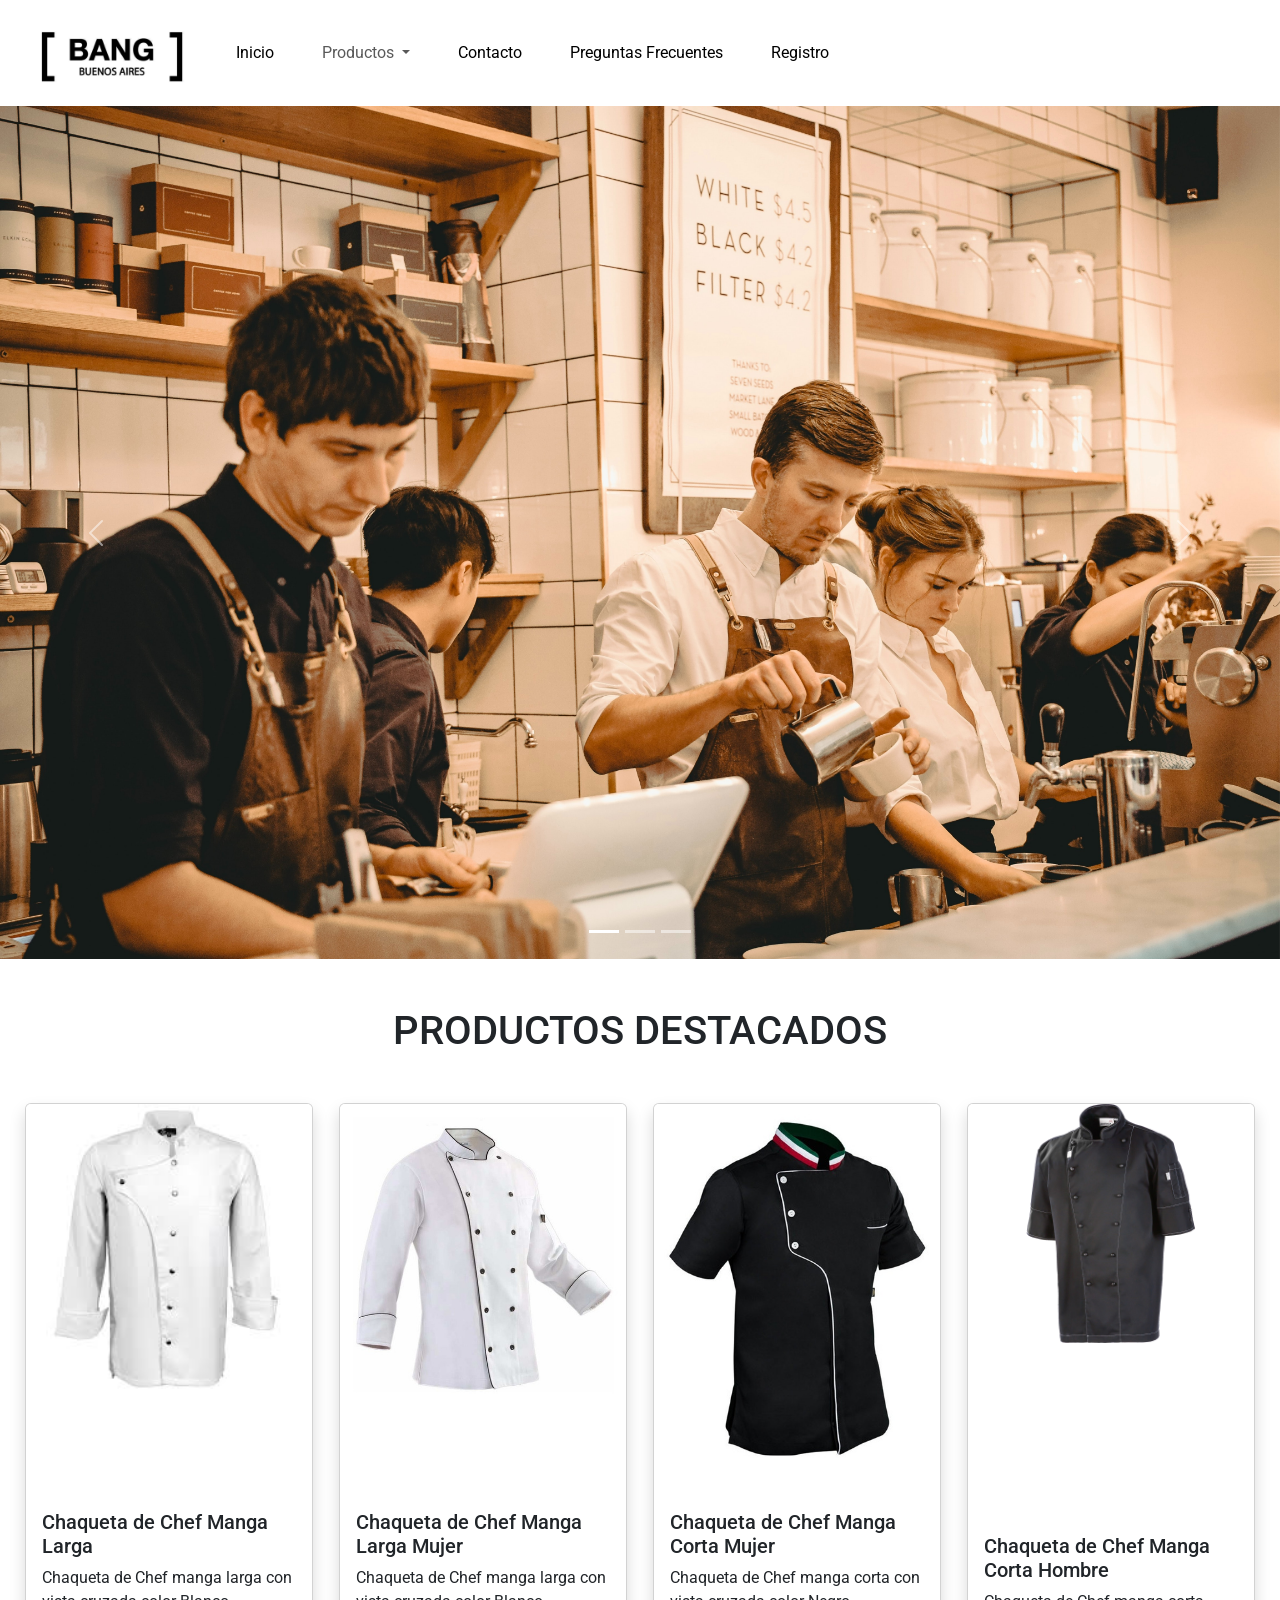
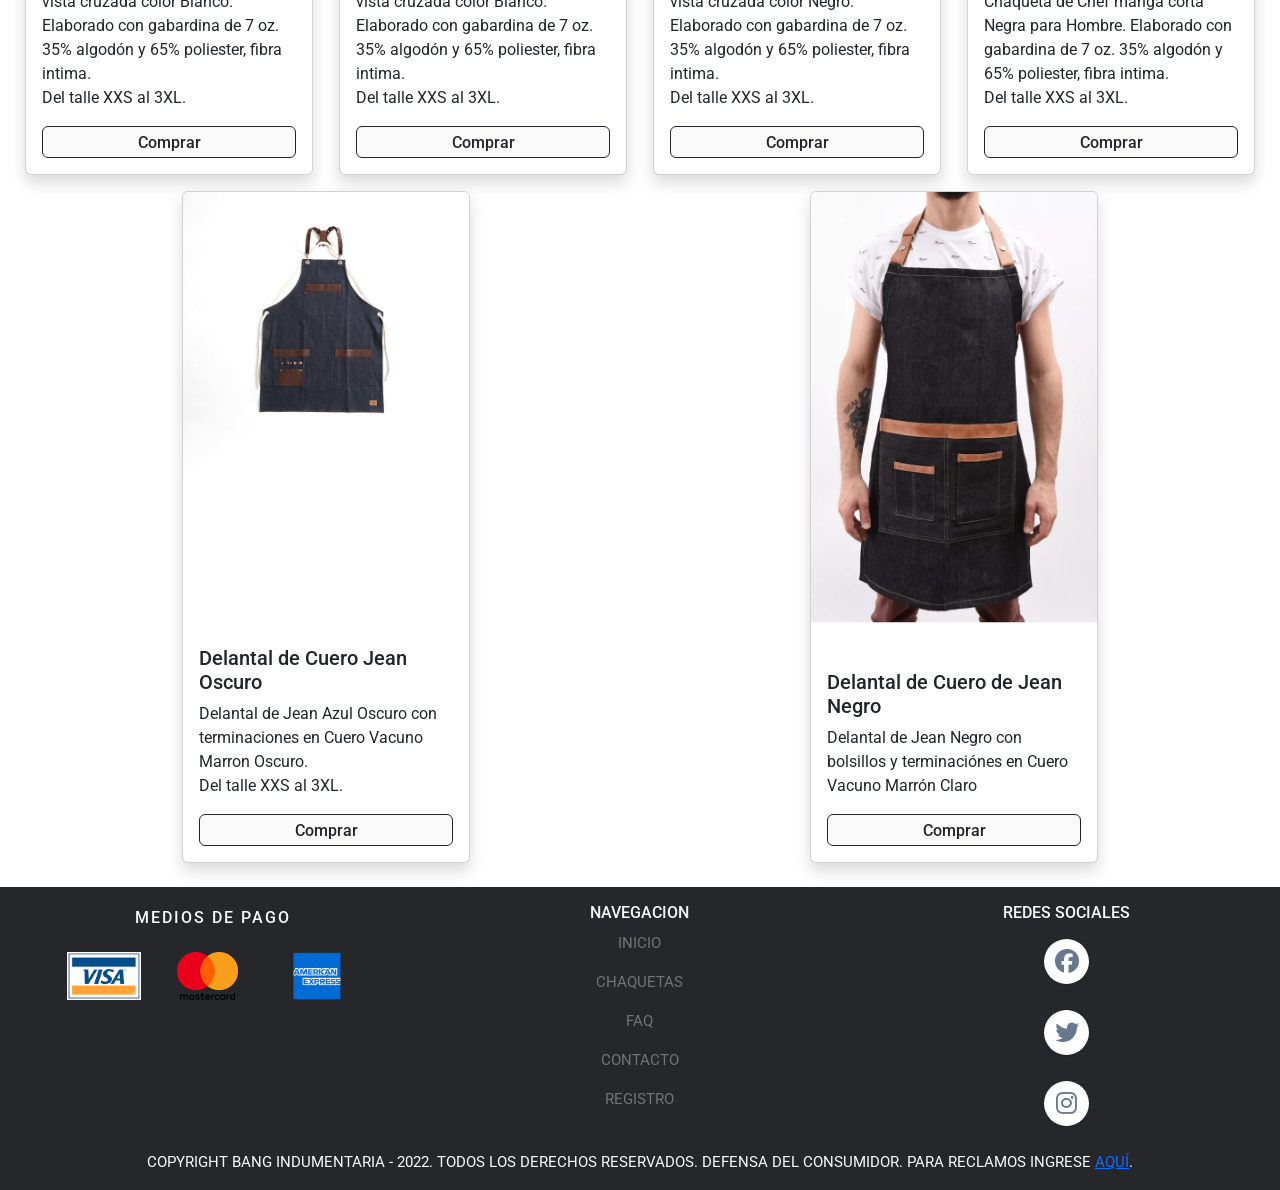
==== index.html @ b4a18e2e "PrimeraPreEntregaJavascript" ====
<!DOCTYPE html>
<html lang="es">

<head>
    <meta charset="UTF-8">
    <meta http-equiv="X-UA-Compatible" content="IE=edge">
    <meta name="viewport" content="width=device-width, initial-scale=1.0">
    <!-- Esta forma es con archivo
    <!-- ETIQUETAS SEO-->
    <meta name="keywords" content="chaqueta de chef, delantales de cocina, indumentaria gastronomica, accesorios gastronomia, gastronomia, comprar chaquetas de chef, comprar delantales de cocina, delantales para cocinar">
    <!-- Descripción-->
    <meta name="description" content="Bienvenidos a Bang Indumentaria, donde vas a encontrar la mejor indumentaria gastronomica del pais, podes pagar con tarjeta de credito y hacemos envios a todo el pais">
    <!--Links de bootstrap-->
    <link rel="stylesheet" href="css/bootstrap.min.css">
    <link rel="stylesheet" href="https://cdnjs.cloudflare.com/ajax/libs/font-awesome/6.2.1/css/all.min.css"
        integrity="sha512-MV7K8+y+gLIBoVD59lQIYicR65iaqukzvf/nwasF0nqhPay5w/9lJmVM2hMDcnK1OnMGCdVK+iQrJ7lzPJQd1w=="
        crossorigin="anonymous" referrerpolicy="no-referrer" />

    <link href="https://cdn.jsdelivr.net/npm/bootstrap@5.3.0-alpha1/dist/css/bootstrap.min.css" rel="stylesheet"
        integrity="sha384-GLhlTQ8iRABdZLl6O3oVMWSktQOp6b7In1Zl3/Jr59b6EGGoI1aFkw7cmDA6j6gD" crossorigin="anonymous">
    <link rel="stylesheet" href="css/style.css">


    <title>Bang Indumentaria</title>
</head>

<body>
    <!--Aca comineza el header-->
    <header>
        <nav class="navbar navbar-expand-lg bg-body-transparent ">
            <div class="container-index container-fluid">
                <a class="navbar-brand" href="index.html"><img src="img/BANGBUENOSAIRES.png"
                        alt="Logo Bang Buenos Aires" width="200px "></a>
                <button class="navbar-toggler" type="button" data-bs-toggle="collapse"
                    data-bs-target="#navbarNavDropdown" aria-controls="navbarNavDropdown" aria-expanded="false"
                    aria-label="Toggle navigation">
                    <span class="navbar-toggler-icon"></span>
                </button>
                <div class="collapse navbar-collapse" id="navbarNavDropdown">
                    <ul class="navbar-nav">
                        <li class="nav-item">
                            <a class="nav-link active" aria-current="page" href="index.html">Inicio</a>
                        </li>
                        <li class="nav-item dropdown">
                            <a class="nav-link dropdown-toggle" href="#" role="button" data-bs-toggle="dropdown"
                                aria-expanded="false">
                                Productos
                            </a>
                            <ul class="dropdown-menu">
                                <li><a class="dropdown-item" href="paginas/chaquetas.html">Chaquetas</a></li>
                                <li><a class="dropdown-item" href="paginas/delantales.html">Delantales</a></li>
                                <li><a class="dropdown-item" href="paginas/accesorios.html">Accesorios</a></li>
                            </ul>
                        </li>
                        <li class="nav-item">
                            <a class="nav-link active" aria-current="page" href="paginas/contacto.html">Contacto</a>
                        </li>
                        <li class="nav-item">
                            <a class="nav-link active" aria-current="page" href="paginas/preguntas.html">Preguntas
                                Frecuentes</a>
                        </li>
                        <li class="nav-item">
                            <a class="nav-link active" aria-current="page" href="paginas/registro.html">Registro</a>
                        </li>
                    </ul>
                </div>
            </div>
        </nav>
        <!-- Termina el header 😍-->
    </header>
        <!-- Comienza el main  -->
    <main class="main_box" id="main_box">
        <!-- Continuamos con Carousel de imagenes -->
        <div id="carousel" class="carousel slide">
            <div class=" carousel-indicators">
                <button type="button" data-bs-target="#carousel" data-bs-slide-to="0" class="active" aria-current="true"
                    aria-label="Slide 1"></button>
                <button type="button" data-bs-target="#carousel" data-bs-slide-to="1" aria-label="Slide 2"></button>
                <button type="button" data-bs-target="#carousel" data-bs-slide-to="2" aria-label="Slide 3"></button>
            </div>
            <div class="carousel-inner">
                <div class="carousel-item active">
                    <img src="img/Delantal Marrón con tiras.jpg" class="d-block w-100 h-80" alt="delantal gastronomico">
                </div>
                <div class="carousel-item">
                    <img src="img/Delantal de jean con cuero.jpg" class="d-block w-100 h-80" alt="delantal gastronomico de cuero">
                </div>
                <div class="carousel-item">
                    <img src="img/Delantal de jean con cuero.jpg" class="d-block w-100 h-80" alt="delantal gastronomico de cuero">
                </div>
            </div>
            <button class="carousel-control-prev" type="button" data-bs-target="#carousel" data-bs-slide="prev">
                <span class="carousel-control-prev-icon" aria-hidden="true"></span>
                <span class="visually-hidden">Previous</span>
            </button>
            <button class="carousel-control-next" type="button" data-bs-target="#carousel" data-bs-slide="next">
                <span class="carousel-control-next-icon" aria-hidden="true"></span>
                <span class="visually-hidden">Next</span>
            </button>
        </div>
        <!--Seccion de productos destacados -->
        <div class="container-fluid text-center mt-5">
            <h1>PRODUCTOS DESTACADOS</h1>
            <div class="card-container mt-5 mb-4 row-gap-3 ">
            <!-- Cards de productos -->
                <div class="col">
                    <div class="card text-start shadow rounded" style="width: 18rem;">
                        <img src="img/chaquetablanca.jpg" class="card-img-top" alt="chaqueta de chef blanca gastronomica">
                        <div class="card-body">
                            <h5 class="card-title">Chaqueta de Chef Manga Larga</h5>
                            <p class="card-text">Chaqueta de Chef manga larga con vista cruzada color Blanco. Elaborado
                                con gabardina de 7 oz. 35% algodón y 65% poliester, fibra intima. <br>Del talle XXS al
                                3XL.</p>
                            <a href="#" class="btn btn-dark"><h6 class="text-comprar">Comprar</h6></a>
                        </div>
                    </div>
                </div>
                <div class="col">
                    <div class="card text-start  shadow rounded" style="width: 18rem;">
                        <img src="img/chaquetademujerblanca.jpg" class="card-img-top" alt="chaqueta de chef de mujer gastronomica">
                        <div class="card-body">
                            <h5 class="card-title">Chaqueta de Chef Manga Larga Mujer</h5>
                            <p class="card-text">Chaqueta de Chef manga larga con vista cruzada color Blanco. Elaborado
                                con gabardina de 7 oz. 35% algodón y 65% poliester, fibra intima. <br>Del talle XXS al
                                3XL.</p>
                            <a href="#" class="btn btn-dark"><h6 class="text-comprar">Comprar</h6></a>
                        </div>
                    </div>
                </div>
                <div class="col">
                    <div class="card text-start shadow rounded" style="width: 18rem;">
                        <img src="img/chaquetademujernegra.jpg" class="card-img-top" alt="chaqueta de mujer negra gastronomica">
                        <div class="card-body">
                            <h5 class="card-title">Chaqueta de Chef Manga Corta Mujer</h5>
                            <p class="card-text">Chaqueta de Chef manga corta con vista cruzada color Negro. Elaborado
                                con gabardina de 7 oz. 35% algodón y 65% poliester, fibra intima. <br>Del talle XXS al
                                3XL.</p>
                            <a href="#" class="btn btn-dark"><h6 class="text-comprar">Comprar</h6></a>
                        </div>
                    </div>
                </div>
                <div class="col">
                    <div class="card text-start shadow rounded" style="width: 18rem;">
                        <img src="img/chaquetanegra.jpg" class="card-img-top" alt="chaqueta de chef hombre gastronomica">
                        <div class="card-body">
                            <h5 class="card-title">Chaqueta de Chef Manga Corta Hombre</h5>
                            <p class="card-text">Chaqueta de Chef manga corta Negra para Hombre. Elaborado con gabardina
                                de 7 oz. 35% algodón y 65% poliester, fibra intima. <br>Del talle XXS al 3XL.
                            </p>
                            <a href="#" class="btn btn-dark"><h6 class="text-comprar">Comprar</h6></a>
                        </div>
                    </div>
                </div>
                <div class="col">
                    <div class="card text-start shadow rounded" style="width: 18rem;">
                        <img src="img/delantal de cuero.jpg" class="card-img-top" alt="delantal gastronomico de cuero">
                        <div class="card-body">
                            <h5 class="card-title">Delantal de Cuero Jean Oscuro</h5>
                            <p class="card-text">Delantal de Jean Azul Oscuro con terminaciones en Cuero Vacuno Marron
                                Oscuro. <br>Del talle XXS al 3XL.</p>
                            <a href="#" class="btn btn-dark"><h6 class="text-comprar">Comprar</h6></a>
                        </div>
                    </div>
                </div>
                <div class="col">
                    <div class="card text-start shadow rounded" style="width: 18rem;">
                        <img src="img/delantal_jean_negro.png.crdownload" class="card-img-top" alt="delantal gastronomico jean negro">
                        <div class="card-body">
                            <h5 class="card-title">Delantal de Cuero de Jean Negro</h5>
                            <p class="card-text">Delantal de Jean Negro con bolsillos y terminaciónes en Cuero Vacuno
                                Marrón Claro</p>
                            <a href="#" class="btn btn-dark "><h6 class="text-comprar">Comprar</h6></a>
                        </div>
                    </div>
                </div>
            </div>
        </div>
        <!-- Aca termina el main-->
    </main>
    <footer class="site-footer">
        <!-- Inicia el footer -->         
        <div class="elementfooter-box">
            <!-- Medios de pago -->
            <div class="elementfooter1">
                <h6>MEDIOS DE PAGO</h6>
                <div class="iconbox">
                    <img src="img/visa-logo.png" alt="visa-logo">
                    <img src="img/mastercard-logo-7.png" alt="master-logo">
                    <img src="img/logo-American-Express.png" alt="amex-logo">
                </div>
            </div>
                <!-- Navegacion por la pagina -->
            <div class="elementfooter2">
                <h6>NAVEGACION</h6>
                <ul class="footer-links">
                    <li><a href="index.html">INICIO</a></li>
                    <li><a href="paginas/chaquetas.html">CHAQUETAS</a></li>
                    <li><a href="paginas/preguntas.html">FAQ</a></li>
                    <li><a href="paginas/contacto.html">CONTACTO</a></li>
                    <li><a href="paginas/registro.html">REGISTRO</a></li>
                </ul>
            </div>
                <!-- Redes sociales -->
            <div class="elementfooter3 elementfooter-socialmedia">
                <h6>REDES SOCIALES</h6>
                <ul class="footer-links">
                    <li><a class="social-icon facebook" href="https://www.facebook.com"><i class="fab fa-facebook"></i></a></li>
                    <li><a class="social-icon twitter" href="https://www.twitter.com"><i class="fab fa-twitter"></i></a></li>
                    <li><a class="social-icon instagram" href="https://www.instagram.com"><i class="fab fa-instagram"></i></a></li>
                </ul>
            </div>
        </div>
    </div>
    <!-- Parte del copyright -->          
        <div class="copyright-box">
            <p class="copyright-text">COPYRIGHT BANG INDUMENTARIA - 2022. TODOS LOS DERECHOS RESERVADOS.
                DEFENSA DEL CONSUMIDOR. PARA RECLAMOS INGRESE
                <a href="https://autogestion.produccion.gob.ar/consumidores">AQUÍ</a>.
            </p>
        </div>
    </div>
</footer>

    <!--JAVASCRIPT DE BOOTSTRAP SIEMPRE ANTES DEL CIERRE DEL BODY-->
    <script src="https://cdn.jsdelivr.net/npm/bootstrap@5.3.0-alpha1/dist/js/bootstrap.bundle.min.js"
        integrity="sha384-w76AqPfDkMBDXo30jS1Sgez6pr3x5MlQ1ZAGC+nuZB+EYdgRZgiwxhTBTkF7CXvN"
        crossorigin="anonymous"></script>
    <script src="./js/main.js"></script>

</body>

</html>
---- css/style.css ----
@charset "UTF-8";
@import url("https://fonts.googleapis.com/css2?family=Poor+Story&family=Roboto:wght@300;400;700&display=swap");
:root {
  --link-size: 45px;
  --trans-property: all 0.3s ease-in-out;
}

/*Comenzamos con buenas practicas😄*/
* {
  margin: 0;
  padding: 0;
  font-family: "Roboto", sans-serif;
}

/*Header e index*/
header {
  /*Damos estilos al nav bar*/
}
header .navbar .navbar-nav {
  gap: 2rem;
}
header .navbar .navbar-nav li {
  color: #fafafa;
  list-style: none;
  text-decoration: none;
  font: bolder;
  text-align: start;
}
header .navbar .navbar-nav li .nav-link {
  transition: all 0.3s ease-in-out;
}
@media (min-width: 835px) {
  header .navbar .navbar-nav li .nav-link:hover {
    transform: scale(1.1);
  }
}
header .navbar .navbar-nav .nav-item:nth-child(2) {
  transition: transform 0.3s ease-in-out;
}

.main_box {
  text-align: center;
  z-index: -2;
}
.main_box .card-container {
  display: flex;
  flex-direction: row;
  flex-wrap: wrap;
}
.main_box .card-container .col {
  display: flex;
  justify-content: center;
  /*Damos estilos al interior de las card*/
}
.main_box .card-container .col .card-body {
  display: flex;
  flex-direction: column;
  justify-content: flex-end;
}
.main_box .card-container .col .card-body .btn-dark {
  text-decoration: none !important;
  color: inherit;
  position: relative;
  padding-bottom: 10px;
  height: 2rem;
  display: center;
  justify-content: center;
  align-items: center;
  background: #fafafa;
  cursor: pointer;
}
.main_box .card-container .col .card-body .btn-dark:before {
  position: absolute;
  left: 0;
  bottom: 0;
  content: "";
  display: block;
  width: 100%;
  height: 100%;
  background-color: #000;
  transform-origin: left top right;
  transform: scaleY(0);
  transition: 0.4s ease-out;
}
.main_box .card-container .col .card-body .btn-dark:hover h6 {
  color: #fafafa;
}
.main_box .card-container .col .card-body .btn-dark:hover:before {
  transform: scaleY(1);
}
.main_box .card-container .col .card-body .btn-dark .text-comprar {
  position: relative;
  font-size: 1rem;
  transition: 0.4s ease-out;
}

/*Comienzan los estilos del footer*/
footer {
  height: 100%;
  width: 100%;
  text-align: center;
  padding-top: 1rem;
  color: #fafafa;
  background-color: #26272b;
  font-size: 15px;
  line-height: 24px;
  display: flex;
  flex-direction: column;
  /*le damos estilo de grid al footer para las 3 secciones*/
}
footer .elementfooter-box {
  display: grid;
  grid-template-columns: repeat(3, 1fr) !important;
  /*Damos estilos a los medios de pago*/
  /*Damos estilos a los links de navegacion*/
  /*Damos estilos a los iconos de redes sociales*/
}
footer .elementfooter-box .elementfooter1 h6 {
  color: #fafafa;
  font-size: 16px;
  text-transform: uppercase;
  margin-top: 5px;
  letter-spacing: 2px;
}
footer .elementfooter-box .elementfooter1 .iconbox img {
  height: 80px;
  padding: 1rem;
}
footer .elementfooter-box .elementfooter2 h6 {
  text-align: center;
}
footer .elementfooter-box .elementfooter2 .footer-links {
  display: flex;
  flex-direction: column;
  align-items: center;
  gap: 15px;
}
footer .elementfooter-box .elementfooter2 .footer-links li a {
  list-style: none;
  text-decoration: none !important;
  color: #737373;
}
footer .elementfooter-box .elementfooter2 .footer-links li a:hover {
  color: #fafafa;
  transform: scale(1.2);
}
footer .elementfooter-box .elementfooter3 h6 {
  text-align: center;
}
footer .elementfooter-box .elementfooter3 .footer-links {
  list-style: none;
  text-decoration: none;
  display: flex;
  flex-direction: column;
  align-items: center;
  gap: 10px;
}
footer .elementfooter-box .elementfooter3 .footer-links .social-icon {
  display: flex;
  position: relative;
  overflow: hidden;
  width: var(--link-size);
  height: var(--link-size);
  margin: 8px;
  background-color: white;
  border-radius: 50%;
  box-shadow: 0px 1px 3px rgba(0, 0, 0, 0.12);
  text-decoration: none;
  transition: var(--trans-property);
}
footer .elementfooter-box .elementfooter3 .footer-links .social-icon i {
  margin: auto;
  font-size: 24px;
  color: #67798e;
  z-index: 1;
  transition: var(--trans-property);
}
footer .elementfooter-box .elementfooter3 .footer-links .social-icon:after {
  content: "";
  width: var(--link-size);
  height: var(--link-size);
  position: absolute;
  transform: translate(0, var(--link-size));
  border-radius: 50%;
  transition: var(--trans-property);
}
footer .elementfooter-box .elementfooter3 .footer-links .social-icon.twitter:hover {
  color: white;
  background-color: #1da1f2;
  transition: all 0.2s linear;
}
footer .elementfooter-box .elementfooter3 .footer-links .social-icon.instagram:hover {
  transition: all 0.2s linear;
  color: white;
  background: #d6249f;
  background: radial-gradient(circle at 30% 107%, #fdf497 0%, #fdf497 5%, #fd5949 45%, #d6249f 60%, #285AEB 90%);
}
footer .elementfooter-box .elementfooter3 .footer-links .social-icon.facebook:hover {
  transition: all 0.2s linear;
  background-color: #1769ff;
  color: white;
}
footer .elementfooter-box .elementfooter3 .footer-links .fab {
  font-size: 35px;
  transition: all 0.5s linear;
}
footer .elementfooter-box .elementfooter3 .footer-links .fab:hover {
  color: white;
  transform: scale(1.2);
}

ul {
  padding-left: 0;
}

/*Termina el menu de navageacion */
.card-body {
  display: flex;
  flex-direction: column;
  justify-content: flex-end;
}
@media (max-width: 568px) {
  .card-body {
    justify-content: center;
  }
}

.copyright-text {
  bottom: 30px;
}

/* REGISTRO.HTML*/
.form-register {
  display: flex;
  flex-direction: column;
  gap: 1rem;
  border: 1px solid #6f6f70;
  padding: 12px;
  background: #445170;
  border-radius: 6px;
}

.controls {
  height: 2.5rem;
  width: 100%;
  color: white;
  font-family: "Gill Sans", "Gill Sans MT", Calibri, "Trebuchet MS", sans-serif;
  font-size: 18px;
  border-radius: 15px;
  padding-left: 12px;
  text-align: start;
  position: relative;
}

h4 {
  font-size: 22px;
  margin-bottom: 10px;
  color: white;
}

.main_container_register {
  background-image: url(../img/Delantal\ de\ jean\ con\ cuero.jpg);
  background-size: cover;
  height: 1100px;
}
@media (max-width: 992px) {
  .main_container_register .card-registro {
    height: auto !important;
  }
}

.main-contacto {
  background-image: url(../img/Delantal\ de\ jean\ con\ cuero.jpg);
  background-size: cover;
  height: 1000px;
  display: flex;
  align-items: center;
  justify-content: center;
}

.main-chaquetas, .main-accesorios, .main-delantales {
  background-image: url(../img/Delantal\ de\ jean\ con\ cuero.jpg);
  background-size: cover;
  height: auto;
  display: flex;
  align-items: center;
  justify-content: center;
}
.main-chaquetas .col, .main-accesorios .col, .main-delantales .col {
  display: flex;
  justify-content: center;
}
.main-chaquetas .col .btn-dark, .main-accesorios .col .btn-dark, .main-delantales .col .btn-dark {
  text-decoration: none !important;
  color: inherit;
  position: relative;
  padding-bottom: 10px;
  height: 2rem;
  display: center;
  justify-content: center;
  align-items: center;
  background: #fafafa;
  cursor: pointer;
}
.main-chaquetas .col .btn-dark:before, .main-accesorios .col .btn-dark:before, .main-delantales .col .btn-dark:before {
  position: absolute;
  left: 0;
  bottom: 0;
  content: "";
  display: block;
  width: 100%;
  height: 100%;
  background-color: #000;
  transform-origin: left top right;
  transform: scaleY(0);
  transition: 0.4s ease-out;
}
.main-chaquetas .col .btn-dark:hover h6, .main-accesorios .col .btn-dark:hover h6, .main-delantales .col .btn-dark:hover h6 {
  color: #fafafa;
}
.main-chaquetas .col .btn-dark:hover:before, .main-accesorios .col .btn-dark:hover:before, .main-delantales .col .btn-dark:hover:before {
  transform: scaleY(1);
}
.main-chaquetas .col .btn-dark .text-comprar, .main-accesorios .col .btn-dark .text-comprar, .main-delantales .col .btn-dark .text-comprar {
  position: relative;
  font-size: 1rem;
  transition: 0.4s ease-out;
}

.main-delantales .col {
  display: flex;
  justify-content: center;
}
.main-delantales .col .btn-dark {
  text-decoration: none !important;
  color: inherit;
  position: relative;
  padding-bottom: 10px;
  height: 2rem;
  display: center;
  justify-content: center;
  align-items: center;
  background: #fafafa;
  cursor: pointer;
}
.main-delantales .col .btn-dark:before {
  position: absolute;
  left: 0;
  bottom: 0;
  content: "";
  display: block;
  width: 100%;
  height: 100%;
  background-color: #000;
  transform-origin: left top right;
  transform: scaleY(0);
  transition: 0.4s ease-out;
}
.main-delantales .col .btn-dark:hover h6 {
  color: #fafafa;
}
.main-delantales .col .btn-dark:hover:before {
  transform: scaleY(1);
}
.main-delantales .col .btn-dark .text-comprar {
  position: relative;
  font-size: 1rem;
  transition: 0.4s ease-out;
}

.main-accesorios .col {
  display: flex;
  justify-content: center;
}
.main-accesorios .col .btn-dark {
  text-decoration: none !important;
  color: inherit;
  position: relative;
  padding-bottom: 10px;
  height: 2rem;
  display: center;
  justify-content: center;
  align-items: center;
  background: #fafafa;
  cursor: pointer;
}
.main-accesorios .col .btn-dark:before {
  position: absolute;
  left: 0;
  bottom: 0;
  content: "";
  display: block;
  width: 100%;
  height: 100%;
  background-color: #000;
  transform-origin: left top right;
  transform: scaleY(0);
  transition: 0.4s ease-out;
}
.main-accesorios .col .btn-dark:hover h6 {
  color: #fafafa;
}
.main-accesorios .col .btn-dark:hover:before {
  transform: scaleY(1);
}
.main-accesorios .col .btn-dark .text-comprar {
  position: relative;
  font-size: 1rem;
  transition: 0.4s ease-out;
}

.row-contacto {
  padding: 2rem;
  display: flex;
  flex-direction: column;
  align-items: center;
  background: rgba(197, 192, 192, 0.623);
  border-radius: 25px;
  width: 50%;
  gap: 20px;
}
.row-contacto iframe {
  width: 100%;
}

@media (max-width: 768px) {
  .main_box {
    display: flex;
    justify-content: center;
    flex-direction: column;
    align-items: center;
    row-gap: 10px;
  }
  .elementfooter {
    display: flex;
    flex-direction: column;
    align-items: center;
    margin-bottom: 0;
  }
  .iconbox img {
    height: 60px;
  }
  .w-75 {
    width: 90% !important;
  }
  .row-contacto {
    width: 90%;
    padding: 20px;
  }
  .main_container_register {
    height: 900px;
  }
}
.main-preguntas {
  background: url(../img/Delantal\ de\ jean\ con\ cuero.jpg);
  opacity: 0.8;
  background-repeat: no-repeat;
}

.card {
  height: 42rem;
}

@media (min-width: 768px) {
  .p-md-5 {
    padding: 0 !important;
  }
  #fcf-form {
    width: 100%;
  }
}
.container-chaquetas {
  display: flex;
  flex-direction: column;
  align-items: center;
  padding-top: 2rem;
  flex-wrap: wrap;
  height: auto;
}
.container-chaquetas h1 {
  text-align: center;
  background: rgba(202, 202, 202, 0.404);
  color: rgb(253, 250, 250);
  border: solid 0.5px;
  border-radius: 30px;
  margin: auto;
  padding: 5px 15px;
}

li {
  list-style: none;
  text-decoration: none;
  font-style: bolder;
  text-align: start;
}

.dropdown {
  z-index: 5;
}

@media (max-width: 620px) {
  .card {
    height: auto;
  }
}

/*# sourceMappingURL=style.css.map */
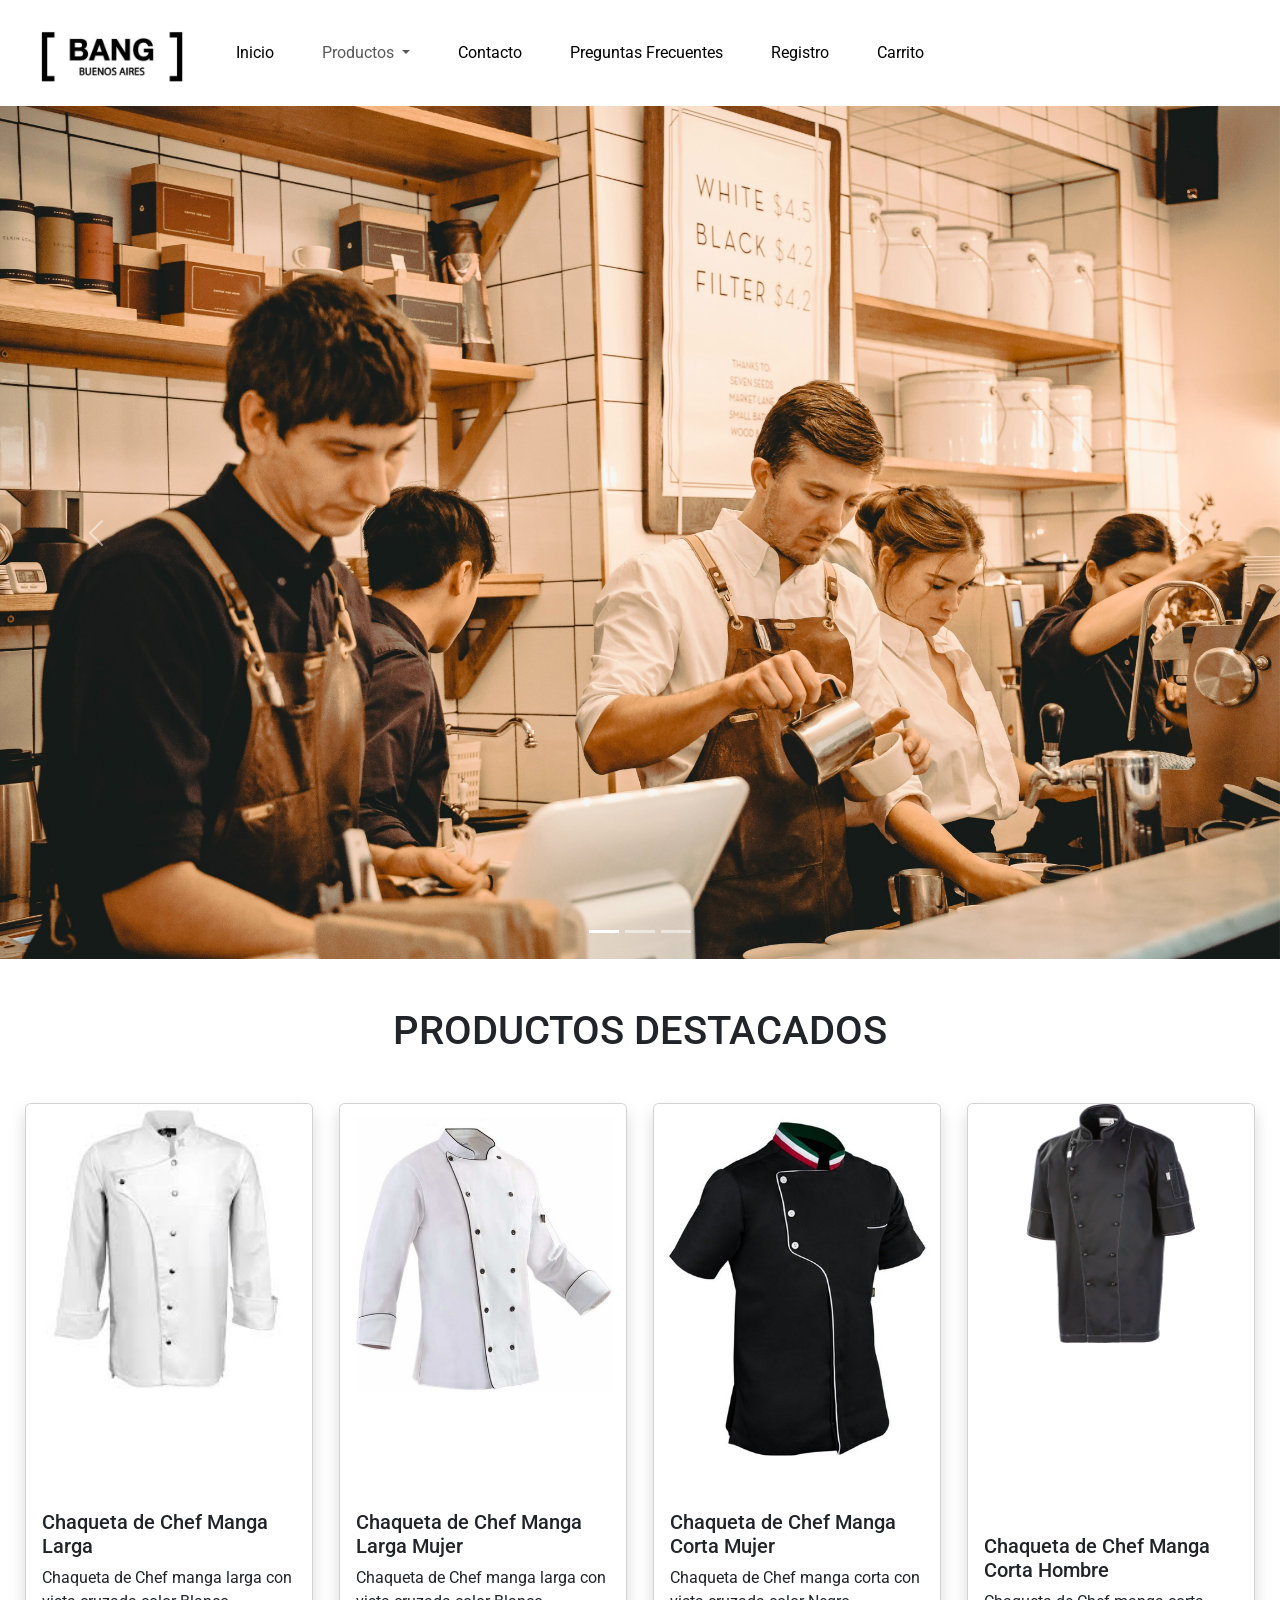
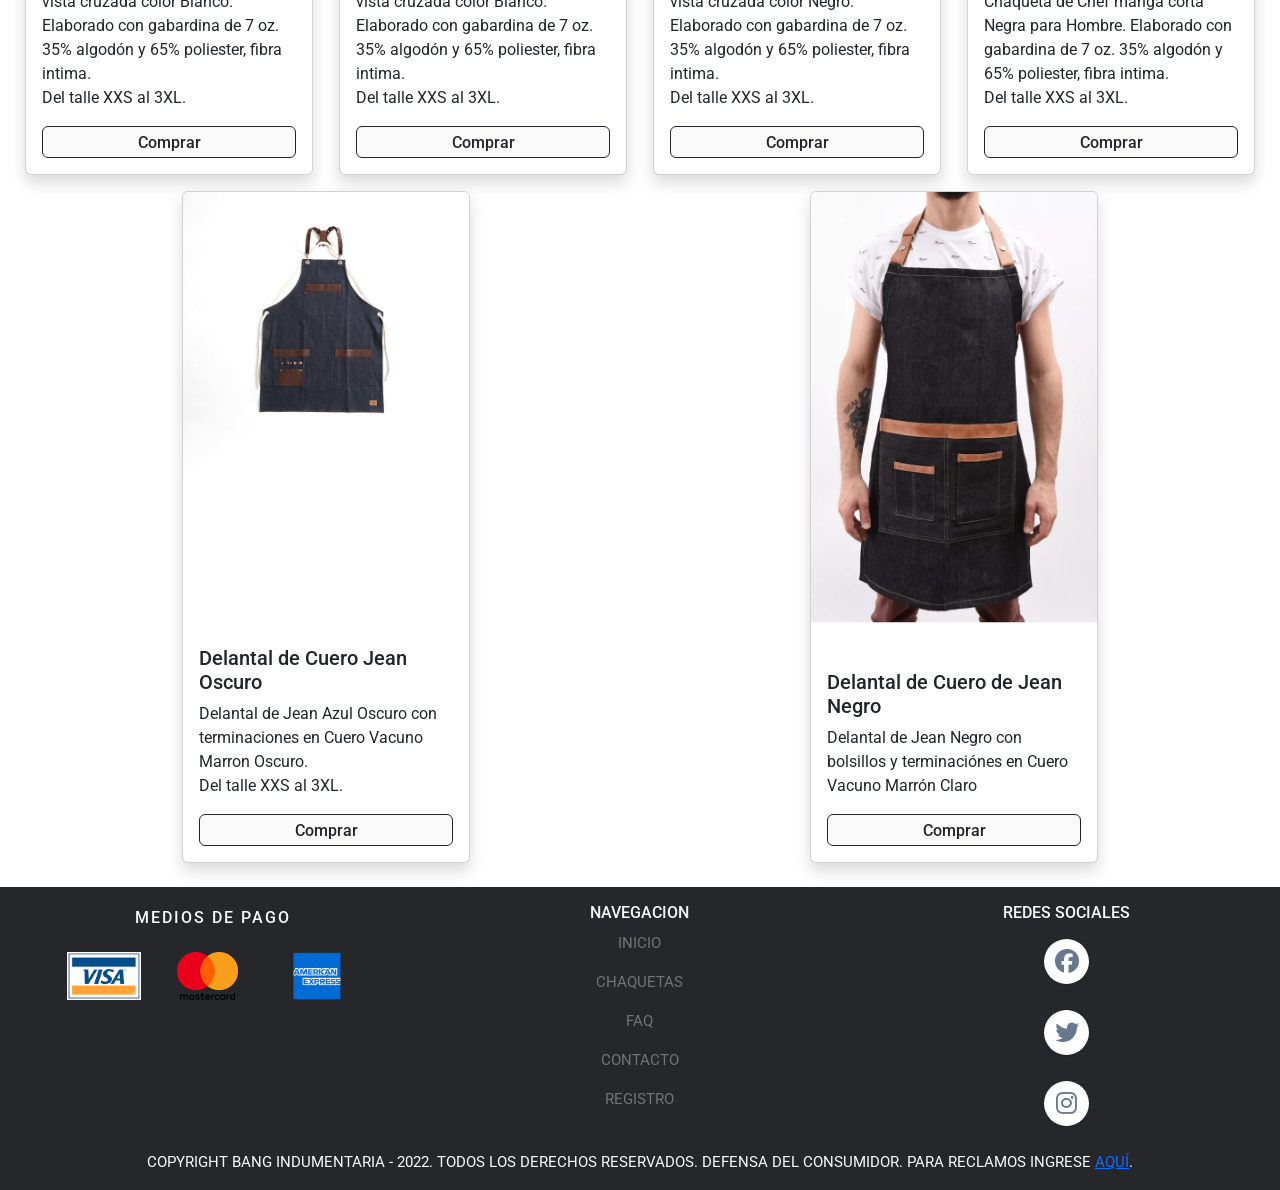
==== commit 770be32f: "3ra Pre-Entrega JS" ====
--- a/index.html
+++ b/index.html
@@ -62,6 +62,9 @@
                         <li class="nav-item">
                             <a class="nav-link active" aria-current="page" href="paginas/registro.html">Registro</a>
                         </li>
+                        <li class="nav-item">
+                            <a class="nav-link active" aria-current="page" href="paginas/carrito.html">Carrito</a>
+                        </li>
                     </ul>
                 </div>
             </div>
